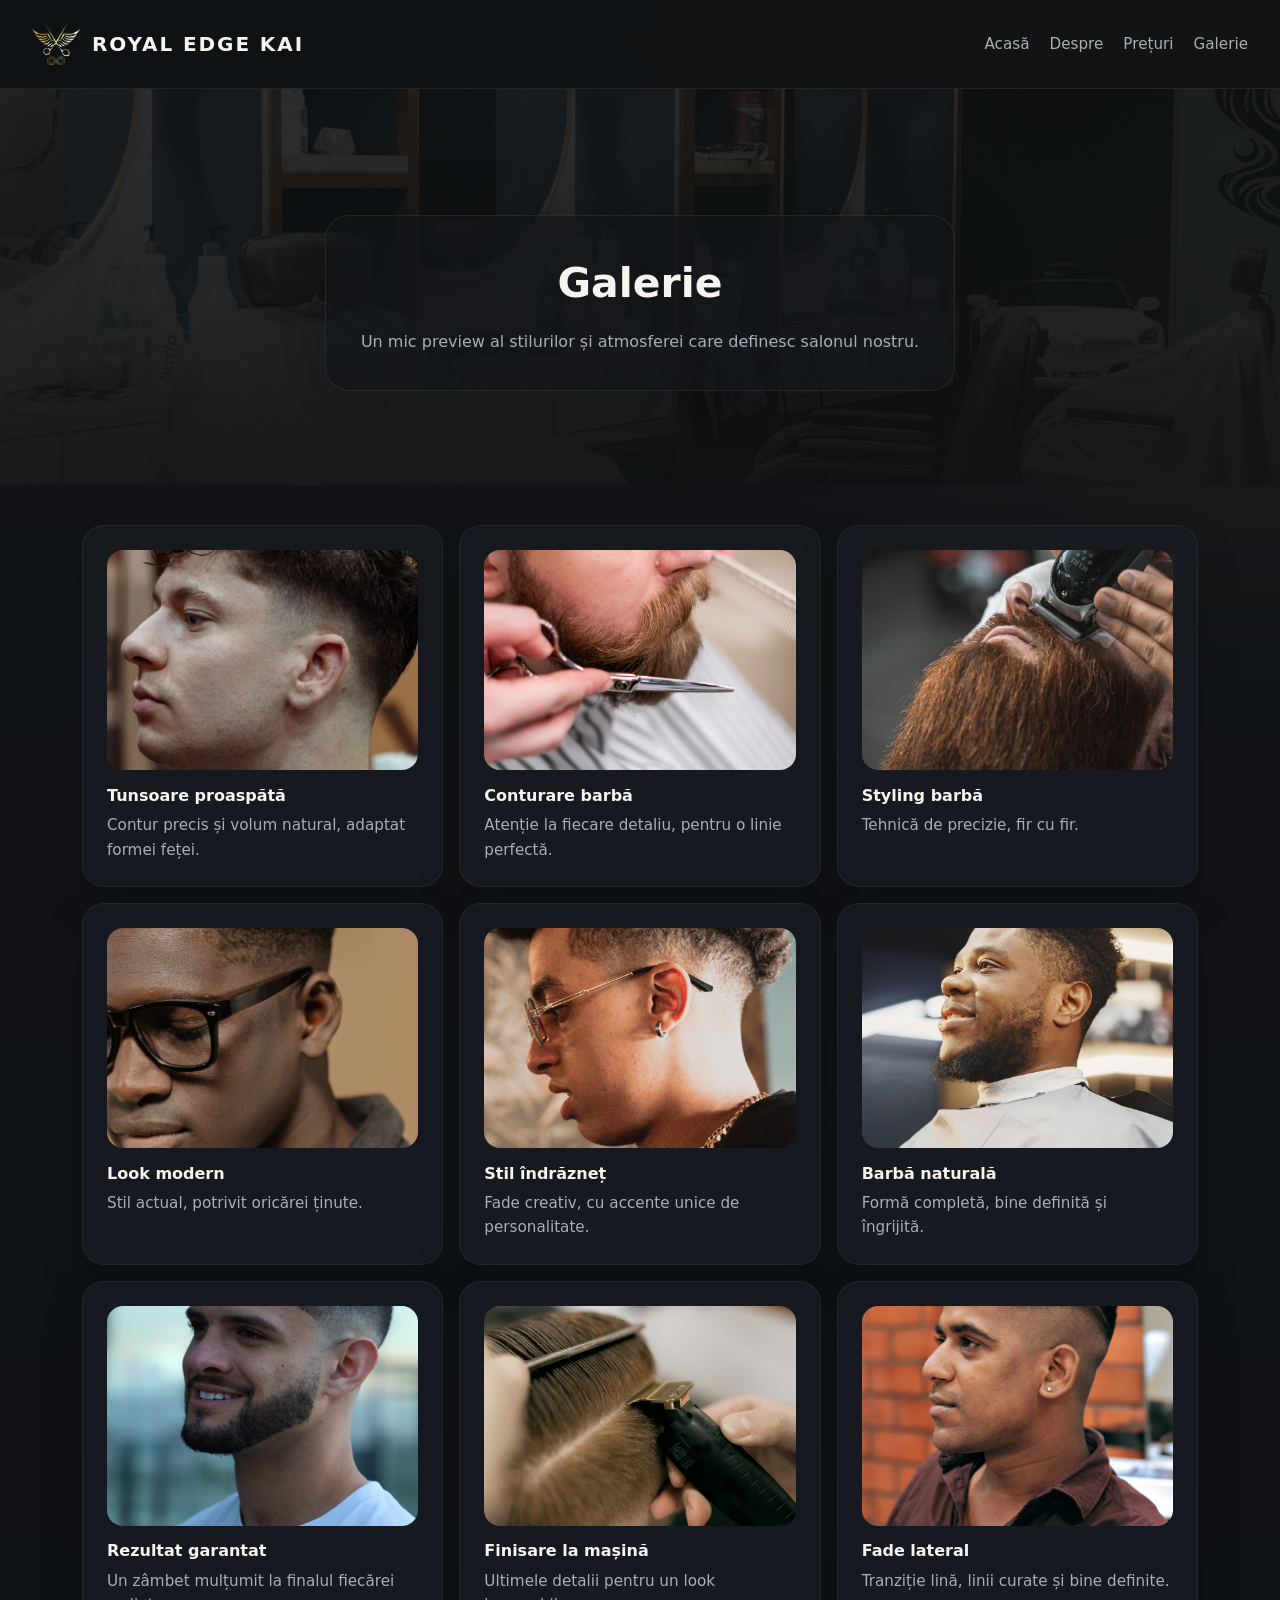
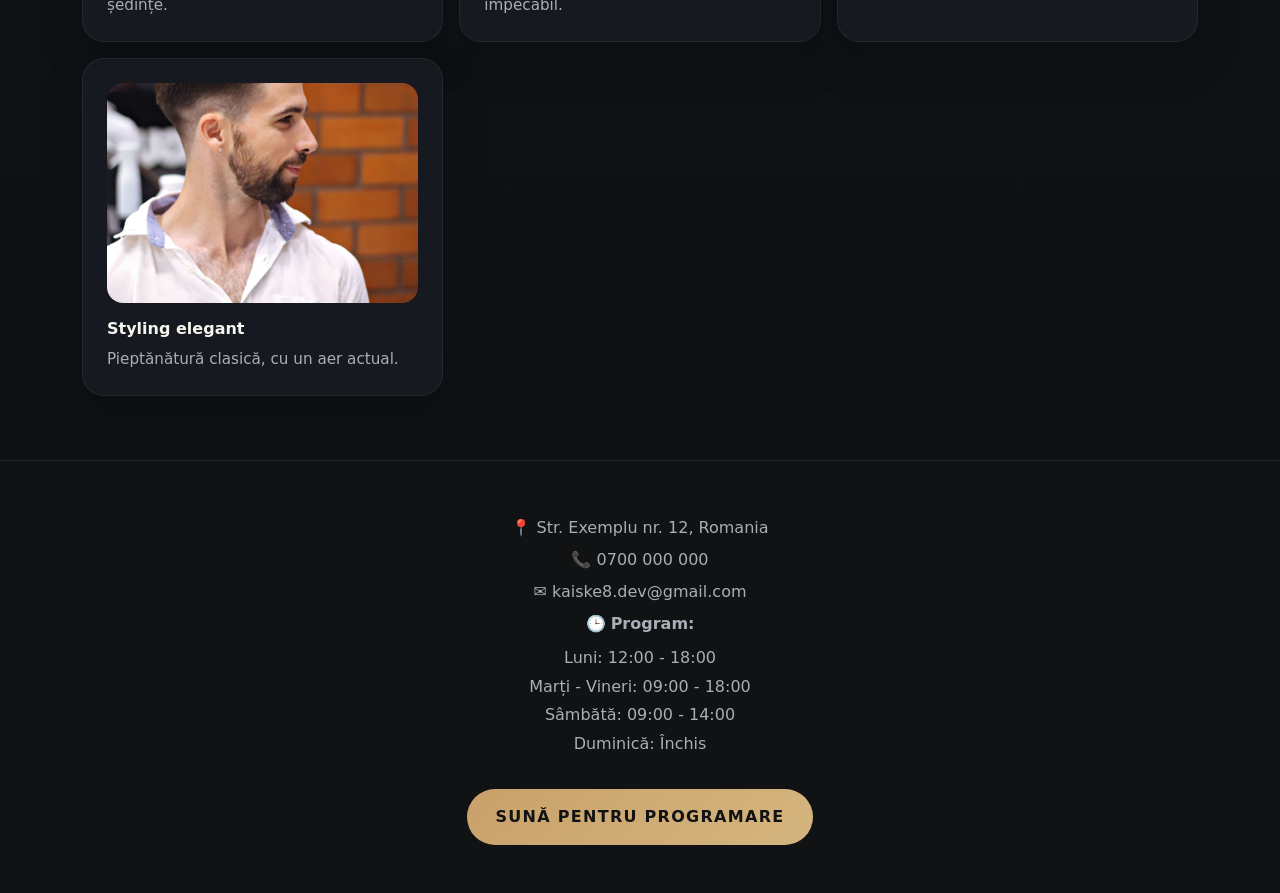
==== galerie.html @ d38eccc5 "new project" ====
<!DOCTYPE html>
<html lang="ro">
<head>
    <meta charset="UTF-8">
    <meta name="viewport" content="width=device-width, initial-scale=1.0">
    <title>Galerie | Royal Edge Kai</title>
    <link rel="icon" href="Assets/Favicon.png" type="image/png">
    <link rel="stylesheet" href="style.css">
</head>
<body>
   <nav class="navbar">
        <div class="logo"><a href="index.html"><img src="Assets/Logo.png" alt="Royal Edge Kai" class="Logo-img"> Royal Edge Kai</a></div>
        <ul class="nav-links">
            <li><a href="index.html">Acasă</a></li>
            <li><a href="despre.html">Despre</a></li>
            <li><a href="preturi.html">Prețuri</a></li>
            <li><a href="galerie.html">Galerie</a></li>
        </ul>
    </nav>

    <header class="page-hero" style="background-image: linear-gradient(180deg, rgba(16,18,20,.86) 0%, rgba(16,18,20,.96) 100%), url('Assets/Background.jpg');">
        <div class="page-hero-content">
            <h1>Galerie</h1>
            <p>Un mic preview al stilurilor și atmosferei care definesc salonul nostru.</p>
        </div>
    </header>

    <main class="page-main">
        <section class="gallery-grid">
            <article class="gallery-card">
                <img src="Assets/Galerie1.jpg" alt="Tunsoare proaspătă cu fade">
                <h3>Tunsoare proaspătă</h3>
                <p>Contur precis și volum natural, adaptat formei feței.</p>
            </article>
            <article class="gallery-card">
                <img src="Assets/Galerie2.jpg" alt="Conturare barbă cu foarfeca">
                <h3>Conturare barbă</h3>
                <p>Atenție la fiecare detaliu, pentru o linie perfectă.</p>
            </article>
            <article class="gallery-card">
                <img src="Assets/Galerie3.jpg" alt="Styling barbă în detaliu">
                <h3>Styling barbă</h3>
                <p>Tehnică de precizie, fir cu fir.</p>
            </article>
            <article class="gallery-card">
                <img src="Assets/Galerie4.jpg" alt="Look modern client">
                <h3>Look modern</h3>
                <p>Stil actual, potrivit oricărei ținute.</p>
            </article>
            <article class="gallery-card">
                <img src="Assets/Galerie5.jpg" alt="Stil îndrăzneț cu fade creativ">
                <h3>Stil îndrăzneț</h3>
                <p>Fade creativ, cu accente unice de personalitate.</p>
            </article>
            <article class="gallery-card">
                <img src="Assets/Galerie6.jpg" alt="Barbă naturală bine îngrijită">
                <h3>Barbă naturală</h3>
                <p>Formă completă, bine definită și îngrijită.</p>
            </article>
            <article class="gallery-card">
                <img src="Assets/Galerie7.jpg" alt="Client zâmbitor cu tunsoare și barbă">
                <h3>Rezultat garantat</h3>
                <p>Un zâmbet mulțumit la finalul fiecărei ședințe.</p>
            </article>
            <article class="gallery-card">
                <img src="Assets/Galerie8.jpg" alt="Finisare tunsoare la mașină">
                <h3>Finisare la mașină</h3>
                <p>Ultimele detalii pentru un look impecabil.</p>
            </article>
            <article class="gallery-card">
                <img src="Assets/Galerie9.jpg" alt="Fade lateral cu linii clare">
                <h3>Fade lateral</h3>
                <p>Tranziție lină, linii curate și bine definite.</p>
            </article>
            <article class="gallery-card">
                <img src="Assets/Galerie10.jpg" alt="Styling elegant clasic">
                <h3>Styling elegant</h3>
                <p>Pieptănătură clasică, cu un aer actual.</p>
            </article>
        </section>
    </main>
    
   <footer class="site-footer">
    <div class="footer-content">
    <p>📍 Str. Exemplu nr. 12, Romania</p>
    <p>📞 <a href="tel:+40700000000">0700 000 000</a></p>
    <p>✉️ <a href="mailto:kaiske8.dev@gmail.com">kaiske8.dev@gmail.com</a></p>
    <p>🕒 <strong>Program:</strong></p>
<ul class="hours-list">
    <li>Luni: 12:00 - 18:00</li>
    <li>Marți - Vineri: 09:00 - 18:00</li>
    <li>Sâmbătă: 09:00 - 14:00</li>
    <li>Duminică: Închis</li>
</ul>
        <a href="tel:+40700000000" class="btn">Sună pentru programare</a>
    </div>
</footer>
</body>
</html>
---- style.css ----
:root {
    color-scheme: dark;
    --bg: #101214;
    --surface: #1f242b;
    --surface-2: #2f343d;
    --text: #f5f4ef;
    --muted: #a9afb7;
    --accent: #c9a16a;
    --accent-strong: #d5b57f;
    --border: rgba(255,255,255,0.08);
    --shadow: 0 24px 80px rgba(0,0,0,0.24);
}

* {
    box-sizing: border-box;
}

html, body {
    margin: 0;
    min-height: 100%;
}

body {
    font-family: Inter, system-ui, sans-serif;
    background: radial-gradient(circle at top right, rgba(201,161,106,.12), transparent 25%),
                linear-gradient(180deg, #121418 0%, #0d1013 100%);
    color: var(--text);
    line-height: 1.6;
}

img {
    max-width: 100%;
    display: block;
}

a {
    color: inherit;
    text-decoration: none;
}

.navbar {
    display: flex;
    align-items: center;
    justify-content: space-between;
    gap: 1.5rem;
    padding: 1.25rem 2rem;
    background: rgba(16,18,20,.9);
    position: sticky;
    top: 0;
    z-index: 10;
    border-bottom: 1px solid var(--border);
    backdrop-filter: blur(14px);
}
.Logo-img {
    width: 48px;
    height: 48px;
    object-fit: contain;
}

.logo a,
.logo {
    display: flex;
    align-items: center;
    gap: 12px;
    font-size: 1.25rem;
    font-weight: 700;
    letter-spacing: 0.12rem;
    text-transform: uppercase;
    color: var(--text);
}

.nav-links {
    display: flex;
    gap: 1.25rem;
    list-style: none;
    margin: 0;
    padding: 0;
}

.nav-links a {
    color: var(--muted);
    font-size: 0.95rem;
    transition: color .2s ease;
}

.nav-links a:hover {
    color: var(--accent);
    transform: translateY(-2px);
}

.nav-links a {
    display: inline-block;
    transition: color .2s ease, transform .2s ease;
}

.hero {
    min-height: 84vh;
    display: grid;
    place-items: center;
    padding: 3rem 2rem;
    text-align: center;
    background: linear-gradient(180deg, rgba(16,18,20,.84) 28%, rgba(16,18,20,.98) 100%),
                url('Assets/Background.jpg') center/cover no-repeat;
}

.hero-content {
    max-width: 720px;
    margin: 0 auto;
    padding: 3rem 2rem;
    border: 1px solid rgba(255,255,255,0.08);
    border-radius: 24px;
    background: rgba(18,21,26,.75);
    box-shadow: var(--shadow);
}

.hero h1 {
    font-size: clamp(2.6rem, 4vw, 4.5rem);
    margin: 0 0 1rem;
    letter-spacing: -0.04em;
}

.hero p {
    font-size: 1.1rem;
    color: var(--muted);
    margin: 0 0 2rem;
}

.btn {
    display: inline-flex;
    align-items: center;
    justify-content: center;
    gap: 0.5rem;
    padding: 0.95rem 1.8rem;
    border-radius: 999px;
    background: linear-gradient(135deg, var(--accent), var(--accent-strong));
    color: #101214;
    font-weight: 700;
    text-transform: uppercase;
    letter-spacing: 0.08em;
    transition: transform .2s ease, box-shadow .2s ease;
}

.btn:hover {
    transform: translateY(-2px);
    box-shadow: 0 18px 40px rgba(201,161,106,.28);
}

main {
    padding: 4rem 2rem 3rem;
    max-width: 1180px;
    margin: 0 auto;
}

.services {
    display: grid;
    gap: 1.75rem;
}

.services .card {
    background: rgba(25,28,34,.84);
    border: 1px solid rgba(255,255,255,0.06);
    border-radius: 22px;
    padding: 2rem;
    box-shadow: 0 20px 45px rgba(0,0,0,0.18);
    transition: transform .25s ease, border-color .25s ease, box-shadow .25s ease;
}

.services .card:hover {
    transform: translateY(-6px);
    border-color: rgba(201,161,106,.35);
    box-shadow: 0 24px 55px rgba(0,0,0,0.28);
}

.services h2 {
    font-size: 1.45rem;
    margin: 0;
}

.card-title {
    display: flex;
    align-items: center;
    justify-content: space-between;
    gap: 1rem;
    margin-bottom: 0.9rem;
}

.title-group {
    display: flex;
    align-items: center;
    gap: 0.7rem;
    flex-wrap: wrap;
}

.pill {
    display: inline-flex;
    align-items: center;
    padding: 0.35rem 0.7rem;
    border-radius: 999px;
    background: rgba(201,161,106,.16);
    color: var(--accent);
    border: 1px solid rgba(201,161,106,.24);
    font-size: 0.78rem;
    font-weight: 700;
    letter-spacing: 0.08em;
    text-transform: uppercase;
}

.icon {
    width: 42px;
    height: 42px;
    object-fit: contain;
    padding: 0.45rem;
    border-radius: 50%;
    background: rgba(255,255,255,.05);
    border: 1px solid rgba(255,255,255,.08);
    display: block;
    transition: transform .25s ease, background .25s ease, border-color .25s ease;
}

.card:hover .icon {
    transform: rotate(8deg) scale(1.06);
    background: rgba(201,161,106,.16);
    border-color: rgba(201,161,106,.35);
}

.card p {
    margin: 0;
    color: var(--muted);
    line-height: 1.8;
}

.page-hero {
    min-height: 44vh;
    display: grid;
    place-items: center;
    padding: 4rem 2rem 2rem;
    text-align: center;
    background: linear-gradient(180deg, rgba(16,18,20,.86) 0%, rgba(16,18,20,.96) 100%),
                url('Assets/Background.jpg') center/cover no-repeat;
}

.page-hero-content {
    max-width: 760px;
    padding: 2.2rem;
    border-radius: 24px;
    background: rgba(18,21,26,.72);
    border: 1px solid rgba(255,255,255,.08);
    box-shadow: var(--shadow);
}

.page-hero-content h1 {
    margin: 0 0 0.8rem;
    font-size: clamp(2rem, 3.2vw, 2.8rem);
}

.page-hero-content p {
    margin: 0;
    color: var(--muted);
}

.page-main {
    max-width: 1180px;
    margin: 0 auto;
    padding: 2.5rem 2rem 4rem;
}

.page-grid {
    display: grid;
    gap: 1.2rem;
    grid-template-columns: repeat(2, minmax(0, 1fr));
}

.info-card,
.price-card,
.gallery-card,
.quote-card {
    background: rgba(25,28,34,.84);
    border: 1px solid rgba(255,255,255,.06);
    border-radius: 22px;
    padding: 1.5rem;
    box-shadow: 0 20px 45px rgba(0,0,0,.16);
    transition: transform .25s ease, border-color .25s ease, box-shadow .25s ease;
}

.info-card:hover,
.price-card:hover,
.gallery-card:hover,
.quote-card:hover {
    transform: translateY(-5px);
    border-color: rgba(201,161,106,.28);
    box-shadow: 0 24px 50px rgba(0,0,0,.24);
}

.info-card h2,
.price-card h2,
.quote-card h2 {
    margin-top: 0;
    margin-bottom: 0.8rem;
    font-size: 1.3rem;
}

.info-card p,
.price-card p,
.quote-card p {
    margin: 0;
    color: var(--muted);
    line-height: 1.8;
}

.price-list {
    display: grid;
    gap: 1rem;
    grid-template-columns: repeat(2, minmax(0, 1fr));
}

.price-card .price {
    font-size: 1.35rem;
    font-weight: 700;
    color: var(--accent);
    margin-top: 0.7rem;
}

.gallery-grid {
    display: grid;
    gap: 1rem;
    grid-template-columns: repeat(3, minmax(0, 1fr));
}

.gallery-card img {
    width: 100%;
    height: 220px;
    object-fit: cover;
    border-radius: 16px;
    margin-bottom: 0.8rem;
    transition: transform .25s ease, filter .25s ease;
}

.gallery-card:hover img {
    transform: scale(1.03);
    filter: brightness(1.08);
}

.gallery-card h3 {
    margin: 0 0 0.3rem;
    font-size: 1rem;
}

.gallery-card p {
    margin: 0;
    color: var(--muted);
    font-size: 0.95rem;
}

@media (max-width: 820px) {
    .navbar {
        flex-wrap: wrap;
        justify-content: center;
    }

    .nav-links {
        justify-content: center;
        flex-wrap: wrap;
    }

    .hero {
        min-height: 72vh;
    }
}

@media (max-width: 580px) {
    .hero-content {
        padding: 2rem;
    }

    .services {
        gap: 1rem;
    }

    .page-grid,
    .price-list,
    .gallery-grid {
        grid-template-columns: 1fr;
    }
}
.site-footer {
    background: rgba(16,18,20,.95);
    border-top: 1px solid var(--border);
    padding: 3rem 2rem;
    text-align: center;
}

.footer-content {
    max-width: 600px;
    margin: 0 auto;
}

.footer-content h2 {
    margin: 0 0 1rem;
    font-size: 1.6rem;
}

.footer-content p {
    color: var(--muted);
    margin: 0.4rem 0;
}

.footer-content .btn {
    margin-top: 1.5rem;
}
.hours-list {
    list-style: none;
    padding: 0;
    margin: 0.5rem 0;
    color: var(--muted);
}

.hours-list li {
    margin: 0.2rem 0;
}
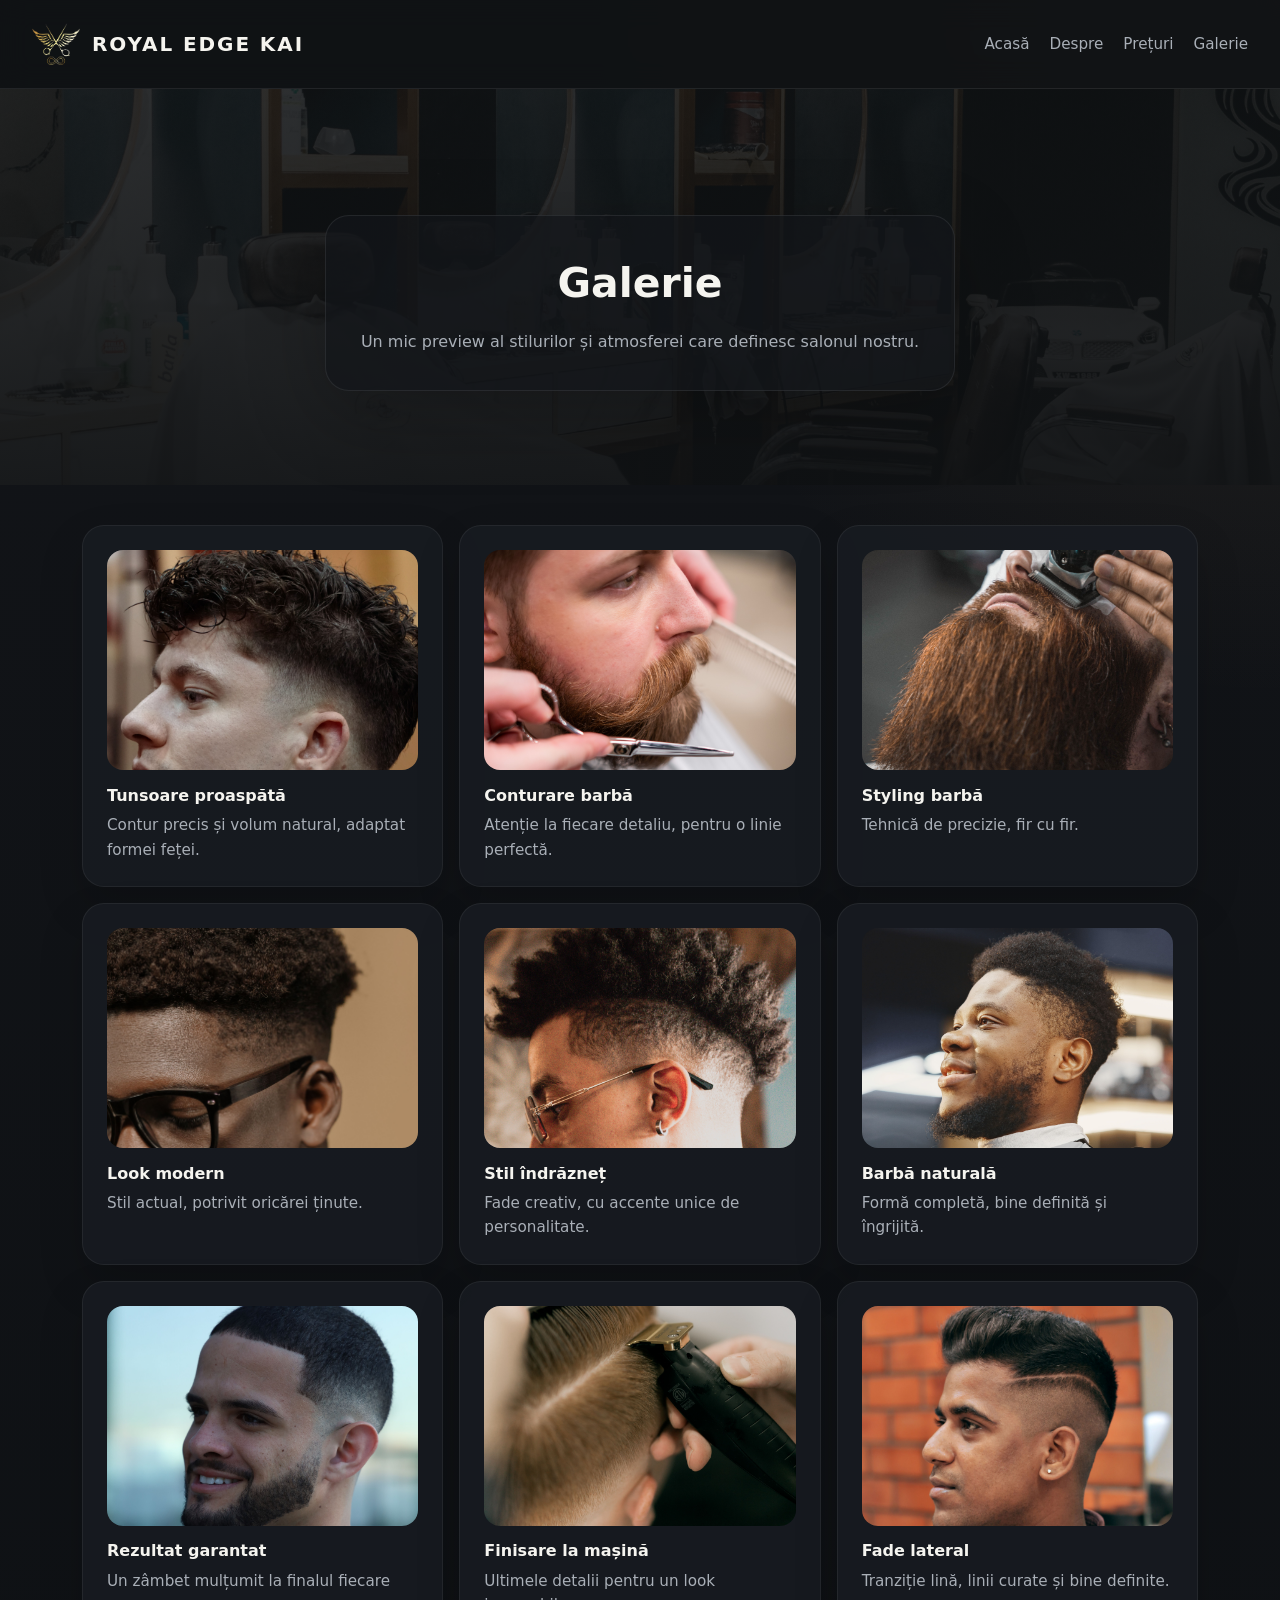
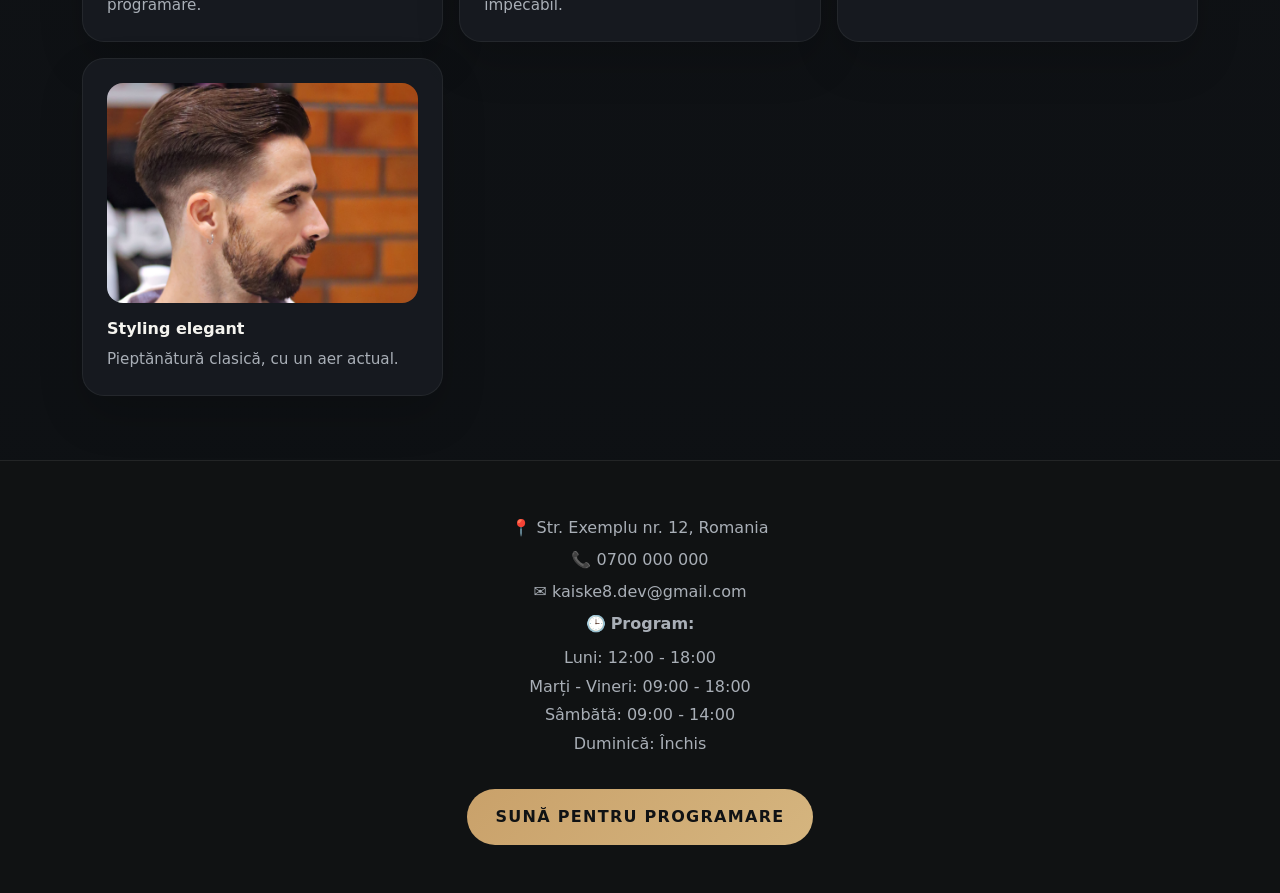
==== commit 9696728f: "final" ====
--- a/galerie.html
+++ b/galerie.html
@@ -60,7 +60,7 @@
             <article class="gallery-card">
                 <img src="Assets/Galerie7.jpg" alt="Client zâmbitor cu tunsoare și barbă">
                 <h3>Rezultat garantat</h3>
-                <p>Un zâmbet mulțumit la finalul fiecărei ședințe.</p>
+                <p>Un zâmbet mulțumit la finalul fiecare programare.</p>
             </article>
             <article class="gallery-card">
                 <img src="Assets/Galerie8.jpg" alt="Finisare tunsoare la mașină">
